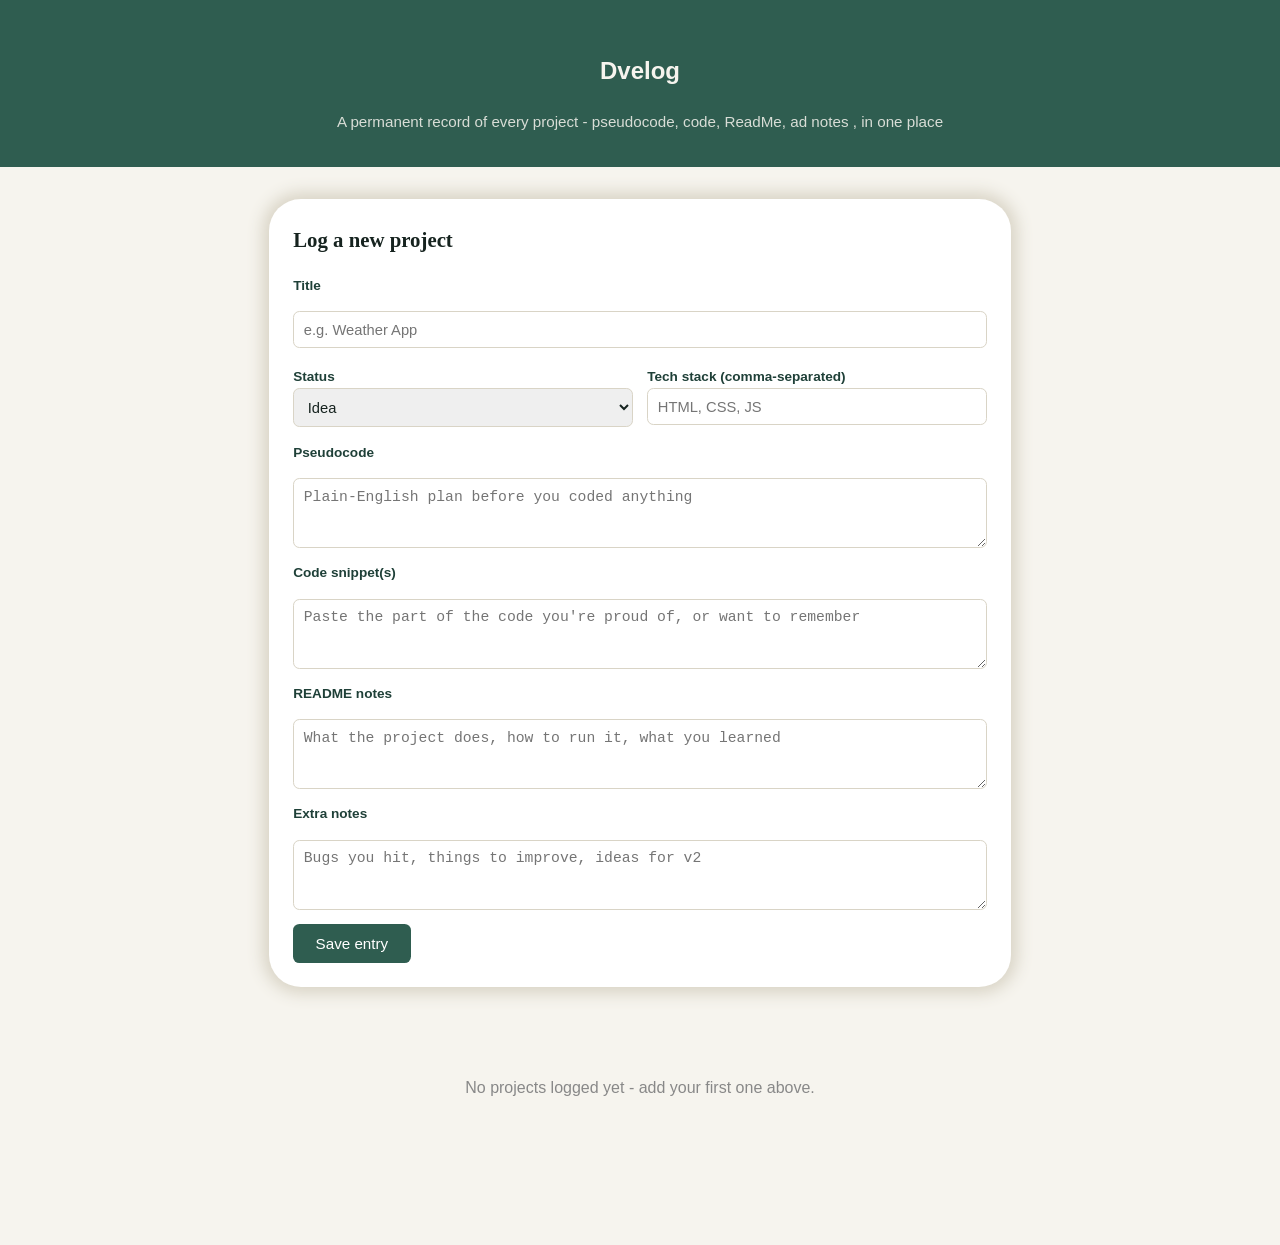
==== Devlog/index.html @ 65fb39d6 "A records of every project" ====
<!DOCTYPE html>
<html lang="en">
<head>
    <meta charset="UTF-8">
    <meta name="viewport" content="width=device-width, initial-scale=1.0">
    <title>
    DevLog Starter
    </title>
    <link rel="stylesheet" href="style.css">
    <script src="script.js" defer></script>

</head>
<body>
    <header>
        <h2> Dvelog</h2>
        <p>A permanent record of every project - pseudocode, code, ReadMe, ad notes , in one place</p>
    </header>

      <main>

        <form id="entry-form" class="entry-form">

            <h2 id="form-title">Log a new project</h2>

            <label for="title">Title</label>
            <input type="text" id="title" required placeholder="e.g. Weather App">

            <div class="row">
                <div>
                    <label for="status">Status</label>
                    <select id="status">
                        <option value="Idea">Idea</option>
                        <option value="In-Progress">In Progress</option>
                        <option value="Done">Done</option>
                    </select>
                </div>
                <div>
                    <label for="techStack">Tech stack (comma-separated)</label>
                    <input type="text" id="techStack" placeholder="HTML, CSS, JS">
                </div>
            </div>

            <label for="pseudocode">Pseudocode</label>
            <textarea id="pseudocode" placeholder="Plain-English plan before you coded anything"></textarea>

            <label for="code">Code snippet(s)</label>
            <textarea id="code"
                placeholder="Paste the part of the code you're proud of, or want to remember"></textarea>

            <label for="readme">README notes</label>
            <textarea id="readme" placeholder="What the project does, how to run it, what you learned"></textarea>

            <label for="notes">Extra notes</label>
            <textarea id="notes" placeholder="Bugs you hit, things to improve, ideas for v2"></textarea>

            <div>
                <button type="submit" id="submit-btn" class="btn">Save entry</button>
                <button type="button" id="cancel-edit" class="btn btn-cancel">Cancel edit</button>
            </div>

        </form>

        <div id="entries-list" class="entries-list"></div>
        <p id="empty-msg">No projects logged yet - add your first one above.</p>

    </main>

</body>
</html>
---- Devlog/style.css ----
/* Maintainable theme */
:root {
    --ink: #16231f;
    --paper: #f6f4ee;
    --moss: #2f5d50;
    --moss-dark: #1f4038;
    --clay: #c1652f;
    --line: #d9d4c6;
    --font-display: "Georgia", serif;
    --font-body: -apple-system, "Segoe UI", Roboto, sans-serif;
}

* {
    box-sizing: border-box;
}

body {
    margin: 0;
    background: var(--paper);
    color: var(--ink);
    font-family: var(--font-body);
    line-height: 1.6;
    padding-bottom: 4rem;
}

header {
    background: var(--moss);
    color: var(--paper);
    padding: 2rem 1.5rem;
    text-align: center;
}

header h1 {
    font-family: var(--font-display);
    margin: 0 0 0.3rem;
}

header p {
    margin: 0;
    opacity: 0.85;
    font-size: 0.95rem;
}

main {
    margin: 0 auto;
    max-width: 780px;
    padding: 2rem 1.2rem;
}

.entry-form {
    border-radius: 2rem;
    box-shadow: 0 0 1rem 0.4rem var(--line);
    padding: 1.5rem;
    background: white;
    margin-bottom: 2.5rem;
    display: grid;
    gap: 0.9rem;
}

.entry-form h2 {
    margin: 0 0 0.3rem;
    font-family: var(--font-display);
    font-size: 1.3rem;
}

.entry-form label {
    font-size: 0.85rem;
    font-weight: 600;
    color: var(--moss-dark);
}

.entry-form input,
.entry-form select,
.entry-form textarea {
    width: 100%;
    padding: 0.6rem;
    border: 1px solid var(--line);
    border-radius: 0.4rem;
    font-family: inherit;
    color: var(--ink);
    font-size: 0.92rem;
}

.entry-form textarea {
    resize: vertical;
    min-height: 70px;
    font-family: monospace;
}

.entry-form .row {
    display: grid;
    gap: 0.9rem;
    grid-template-columns: 1fr 1fr;
}

@media (max-width: 560px) {
    .entry-form .row {
        grid-template-columns: 1fr;
    }
}

.entry-form .btn {
    padding: 0.7rem 1.4rem;
    background: var(--moss);
    color: white;
    border: none;
    border-radius: 0.4rem;
    cursor: pointer;
    font-size: 0.95rem;
    justify-self: start;
}

.entry-form .btn:hover {
    background: var(--moss-dark);
}

.entry-form .btn-cancel {
    background: #999;
    display: none;
    margin-left: 0.6rem;
}

#empty-msg {
    text-align: center;
    color: #888;
    padding: 2rem 0;
}

#entries-list {
    display: grid;
    gap: 1.2rem;
}

.entry-card {
    background: white;
    border: 1px solid var(--line);
    border-radius: 10px;
    padding: 1.3rem;
}
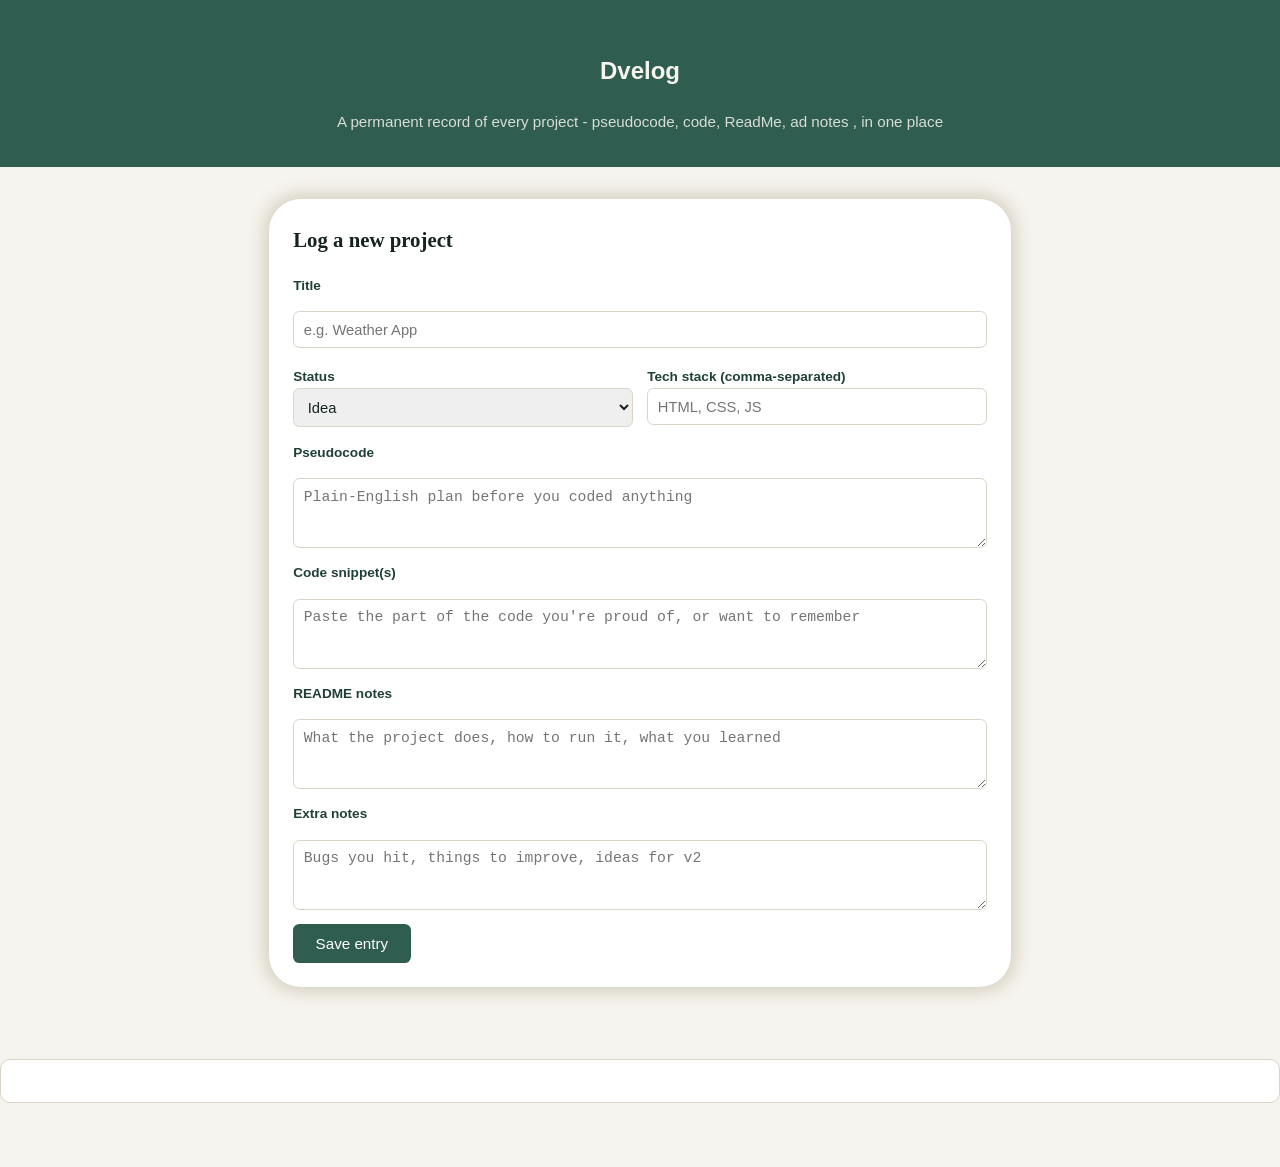
==== commit e644dae6: "added notes, learn about  targeting the list instead of each buttons" ====
--- a/Devlog/index.html
+++ b/Devlog/index.html
@@ -65,5 +65,11 @@
 
     </main>
 
+
+    <div class="entry-card">
+       
+
+    </div>
+
 </body>
 </html>
